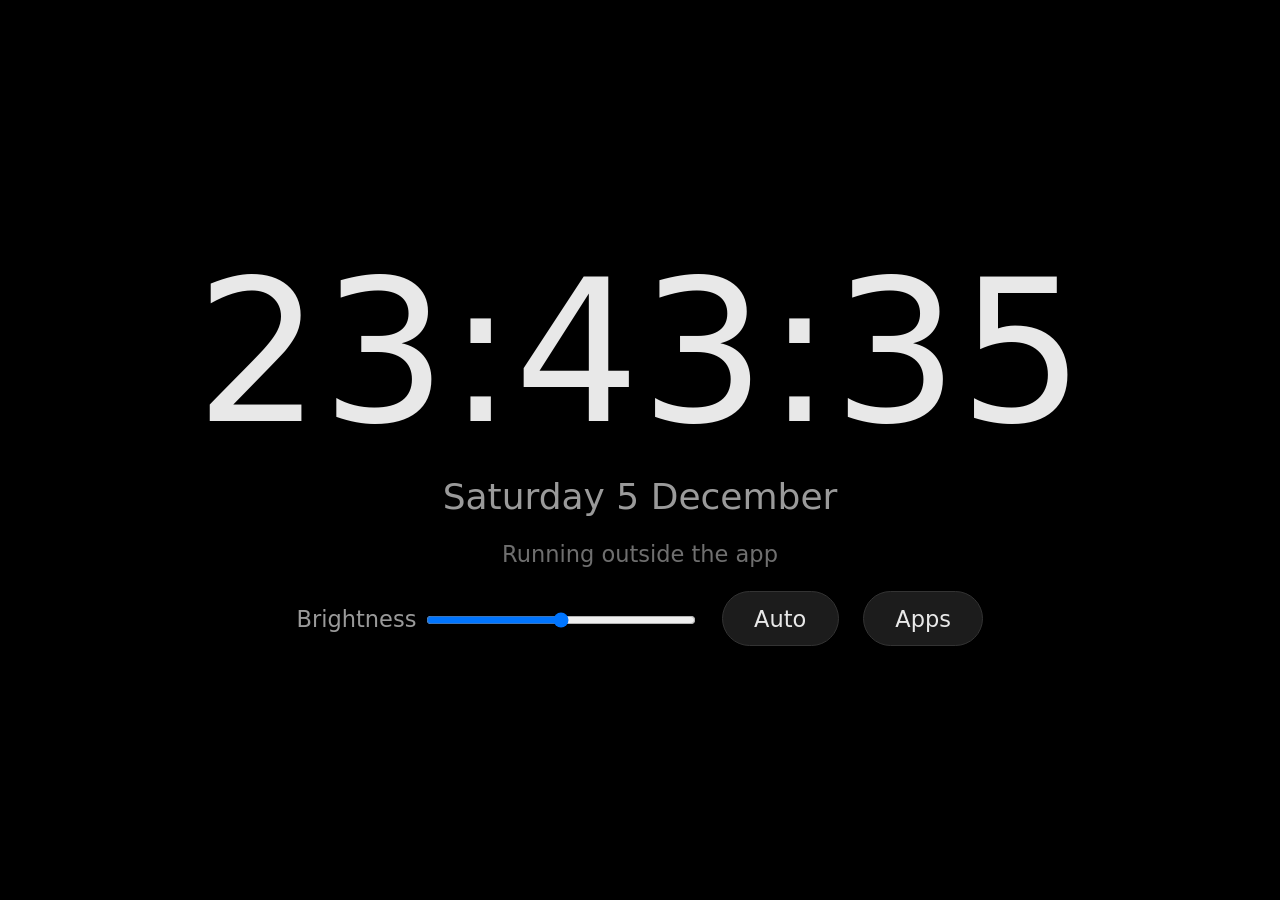
==== web/panel/index.html @ b6600c21 "feat: add launcher shell with panel WebView and app drawer" ====
<!doctype html>
<html lang="en">
<head>
  <meta charset="utf-8">
  <meta name="viewport" content="width=device-width, initial-scale=1, user-scalable=no">
  <title>zob-sidepanel</title>
  <link rel="stylesheet" href="panel.css">
  <script type="module" src="panel.js"></script>
</head>
<body>
  <main>
    <div id="clock">--:--</div>
    <div id="date"></div>
    <div id="device">Connecting…</div>
    <div class="controls">
      <label>Brightness <input id="brightness" type="range" min="0" max="255" value="128"></label>
      <button id="auto" type="button">Auto</button>
      <button id="apps" type="button">Apps</button>
    </div>
  </main>
</body>
</html>
---- web/panel/panel.css ----
html, body {
  margin: 0;
  height: 100%;
  background: #000;
  color: #e8e8e8;
  font-family: system-ui, -apple-system, "Segoe UI", Roboto, sans-serif;
  user-select: none;
}

main {
  height: 100%;
  display: flex;
  flex-direction: column;
  align-items: center;
  justify-content: center;
  gap: 1.5rem;
}

#clock {
  font-size: 22vmin;
  font-weight: 200;
  font-variant-numeric: tabular-nums;
  line-height: 1;
}

#date { font-size: 4vmin; color: #9a9a9a; }
#device { font-size: 2.5vmin; color: #6f6f6f; }

.controls { display: flex; align-items: center; gap: 1.5rem; font-size: 2.5vmin; color: #9a9a9a; }
.controls input { width: 30vmin; vertical-align: middle; }

button {
  font: inherit;
  color: #e8e8e8;
  background: #1c1c1c;
  border: 1px solid #333;
  border-radius: 999px;
  padding: 0.6em 1.4em;
}
button:active { background: #2c2c2c; }
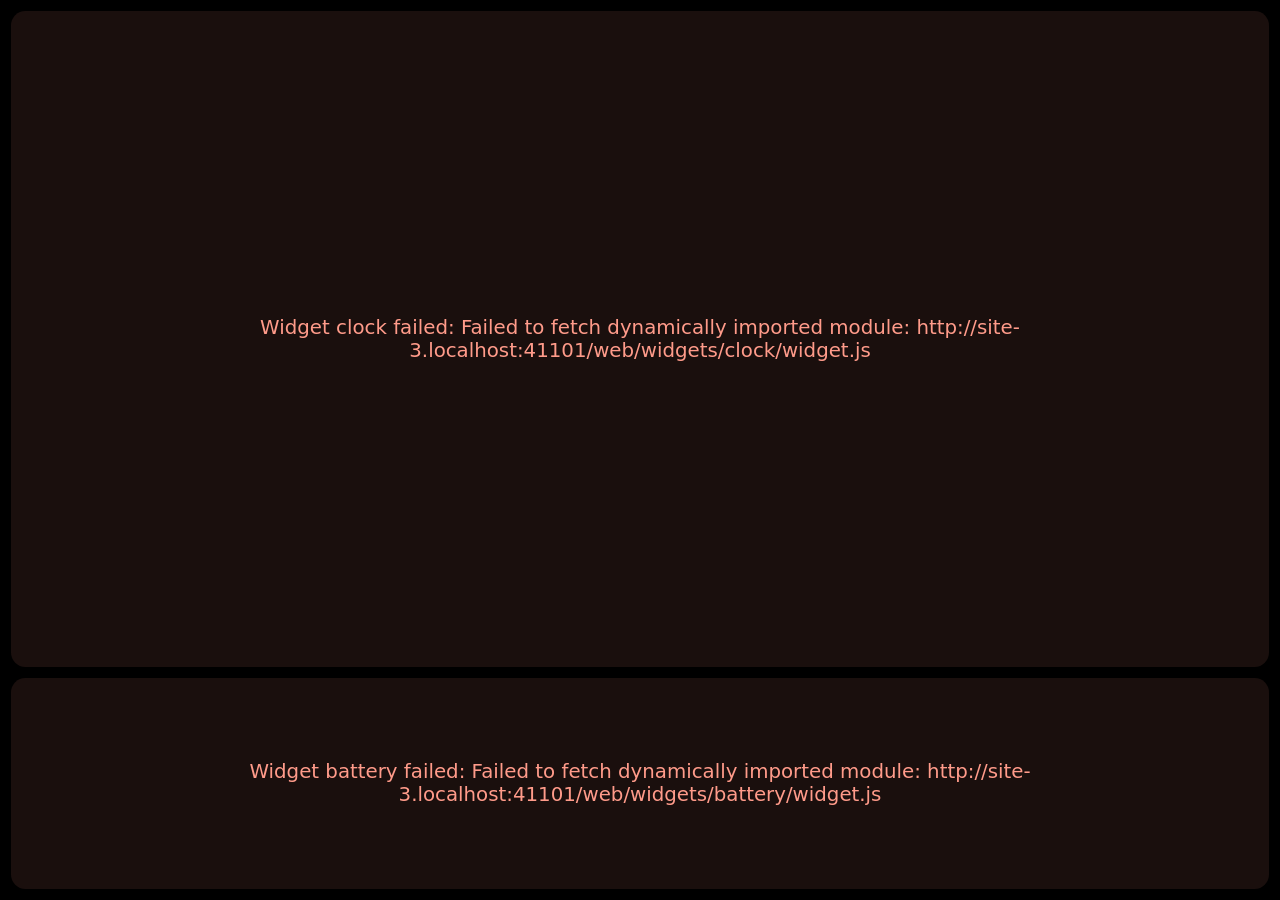
==== commit a96e09a9: "feat: add panel runtime with pages, rotation and swipe" ====
--- a/web/panel/index.html
+++ b/web/panel/index.html
@@ -5,18 +5,13 @@
   <meta name="viewport" content="width=device-width, initial-scale=1, user-scalable=no">
   <title>zob-sidepanel</title>
   <link rel="stylesheet" href="panel.css">
+  <link rel="stylesheet" href="../widgets/widgets.css">
   <script type="module" src="panel.js"></script>
 </head>
 <body>
-  <main>
-    <div id="clock">--:--</div>
-    <div id="date"></div>
-    <div id="device">Connecting…</div>
-    <div class="controls">
-      <label>Brightness <input id="brightness" type="range" min="0" max="255" value="128"></label>
-      <button id="auto" type="button">Auto</button>
-      <button id="apps" type="button">Apps</button>
-    </div>
-  </main>
+  <div id="pages"></div>
+  <div class="edge left" data-dir="prev"></div>
+  <div class="edge right" data-dir="next"></div>
+  <div id="banner" hidden></div>
 </body>
 </html>
--- a/web/panel/panel.css
+++ b/web/panel/panel.css
@@ -1,40 +1,62 @@
 html, body {
   margin: 0;
   height: 100%;
+  overflow: hidden;
   background: #000;
   color: #e8e8e8;
   font-family: system-ui, -apple-system, "Segoe UI", Roboto, sans-serif;
   user-select: none;
 }
 
-main {
-  height: 100%;
+#pages { position: fixed; inset: 0; }
+
+.page {
+  position: absolute;
+  inset: 0;
+  display: grid;
+  grid-template-columns: repeat(12, 1fr);
+  grid-template-rows: repeat(8, 1fr);
+  gap: 1.2vmin;
+  padding: 1.2vmin;
+  box-sizing: border-box;
+  visibility: hidden;
+}
+.page.current { visibility: visible; }
+
+.cell {
+  position: relative;
+  min-width: 0;
+  min-height: 0;
+  overflow: hidden;
+  border-radius: 1.6vmin;
+}
+
+.cell-error {
   display: flex;
-  flex-direction: column;
   align-items: center;
   justify-content: center;
-  gap: 1.5rem;
+  height: 100%;
+  padding: 1em;
+  box-sizing: border-box;
+  color: #ff9b8a;
+  background: #1a0f0d;
+  font-size: 2.2vmin;
+  text-align: center;
 }
 
-#clock {
-  font-size: 22vmin;
-  font-weight: 200;
-  font-variant-numeric: tabular-nums;
-  line-height: 1;
+/* Swipe catchers above everything, including web pages in frames. */
+.edge { position: fixed; top: 0; bottom: 0; width: 32px; z-index: 10; touch-action: none; }
+.edge.left { left: 0; }
+.edge.right { right: 0; }
+
+#banner {
+  position: fixed;
+  top: 0;
+  left: 0;
+  right: 0;
+  z-index: 20;
+  padding: 0.6em 1em;
+  background: #5a1d14;
+  color: #fff;
+  font-size: 2vmin;
 }
-
-#date { font-size: 4vmin; color: #9a9a9a; }
-#device { font-size: 2.5vmin; color: #6f6f6f; }
-
-.controls { display: flex; align-items: center; gap: 1.5rem; font-size: 2.5vmin; color: #9a9a9a; }
-.controls input { width: 30vmin; vertical-align: middle; }
-
-button {
-  font: inherit;
-  color: #e8e8e8;
-  background: #1c1c1c;
-  border: 1px solid #333;
-  border-radius: 999px;
-  padding: 0.6em 1.4em;
-}
-button:active { background: #2c2c2c; }
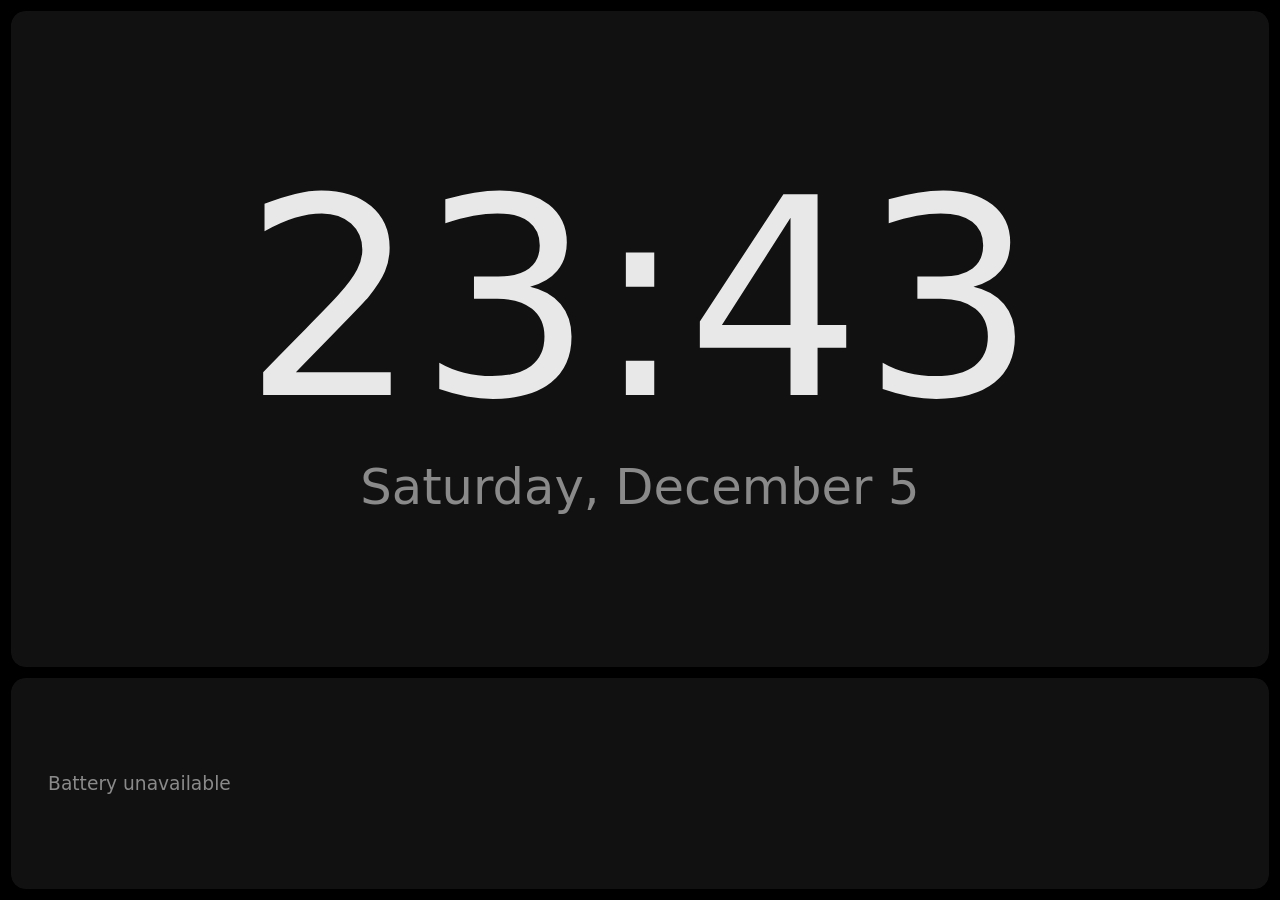
==== commit 6e70f488: "feat: add dimmed night clock, burn-in guard and editor night settings" ====
--- a/web/panel/index.html
+++ b/web/panel/index.html
@@ -13,5 +13,6 @@
   <div class="edge left" data-dir="prev"></div>
   <div class="edge right" data-dir="next"></div>
   <div id="banner" hidden></div>
+  <div id="night" hidden><div id="night-clock"></div></div>
 </body>
 </html>
--- a/web/panel/panel.css
+++ b/web/panel/panel.css
@@ -8,11 +8,15 @@
   user-select: none;
 }
 
-#pages { position: fixed; inset: 0; }
+/* top/right/bottom/left rather than inset: inset needs Chromium 87, the minimum is 80. */
+#pages { position: fixed; top: 0; right: 0; bottom: 0; left: 0; }
 
 .page {
   position: absolute;
-  inset: 0;
+  top: 0;
+  right: 0;
+  bottom: 0;
+  left: 0;
   display: grid;
   grid-template-columns: repeat(12, 1fr);
   grid-template-rows: repeat(8, 1fr);
@@ -60,3 +64,9 @@
   color: #fff;
   font-size: 2vmin;
 }
+
+/* Night: dimmed black clock above everything; a touch shows the panel for a minute. */
+#night { position: fixed; top: 0; right: 0; bottom: 0; left: 0; z-index: 30; background: #000; display: flex; align-items: center; justify-content: center; }
+#night[hidden] { display: none; }
+#night-clock { color: #2e2e2e; font-size: 24vmin; font-weight: 200; font-variant-numeric: tabular-nums; }
+#pages, #night-clock { transition: transform 2s; }
--- a/web/widgets/widgets.css
+++ b/web/widgets/widgets.css
@@ -0,0 +1,14 @@
+/* Shared look for built-in widgets. Each widget fills its grid cell. */
+.w {
+  height: 100%;
+  box-sizing: border-box;
+  padding: 0.6em 0.8em;
+  background: #111;
+  border-radius: inherit;
+  display: flex;
+  flex-direction: column;
+  justify-content: center;
+  overflow: hidden;
+}
+.w-muted { color: #8a8a8a; }
+.w-big { font-weight: 200; font-variant-numeric: tabular-nums; line-height: 1; }
